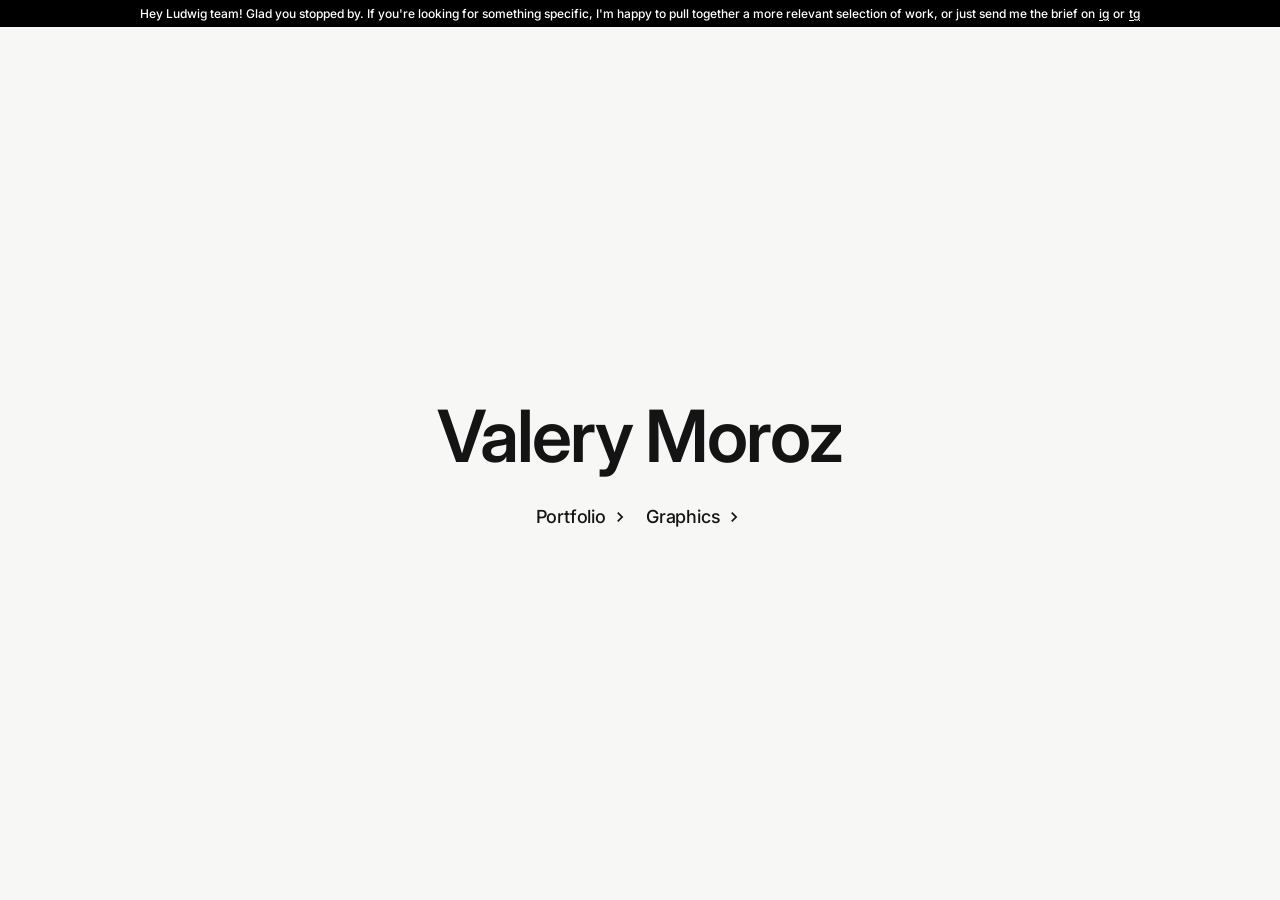
==== index.html @ 2d4ca851 "Link snackbar social handles" ====
<!DOCTYPE html>
<html lang="en">
  <head>
    <meta charset="utf-8" />
    <meta name="viewport" content="width=device-width, initial-scale=1" />
    <meta name="theme-color" content="#f7f7f5" />
    <meta name="description" content="Valery Moroz" />
    <title>Valery Moroz</title>
    <link rel="preconnect" href="https://fonts.googleapis.com" />
    <link rel="preconnect" href="https://fonts.gstatic.com" crossorigin />
    <link
      href="https://fonts.googleapis.com/css2?family=Inter:opsz,wght@14..32,400;14..32,500;14..32,600&display=swap"
      rel="stylesheet"
    />
    <link rel="stylesheet" href="css/reset.css" />
    <link rel="stylesheet" href="css/styles.css" />
  </head>
  <body>
    <div class="site-snackbar">
      Hey Ludwig team! Glad you stopped by. If you're looking for something
      specific, I'm happy to pull together a more relevant selection of work, or
      just send me the brief on
      <a
        class="site-snackbar__link"
        href="https://www.instagram.com/velrabe/"
        target="_blank"
        rel="noopener noreferrer"
        >ig</a
      >
      or
      <a
        class="site-snackbar__link"
        href="https://t.me/velrabe"
        target="_blank"
        rel="noopener noreferrer"
        >tg</a
      >
    </div>
    <div class="page-root">
      <div class="stub-page">
        <div class="stub-page__shell">
          <header class="stub-page__hero">
            <div class="stub-page__title-wrap">
              <h1 class="stub-page__title">Valery Moroz</h1>
            </div>
            <div class="stub-page__link-wrap">
              <a
                class="stub-page__link"
                href="https://ip.velrabe.space/"
                target="_blank"
                rel="noopener noreferrer"
              >
                <div class="stub-page__link-inner">
                  <div class="stub-page__link-text-wrap">
                    <span class="stub-page__link-text">Portfolio</span>
                  </div>
                  <div class="stub-page__link-icon-wrap">
                    <svg
                      class="stub-page__link-icon"
                      xmlns="http://www.w3.org/2000/svg"
                      viewBox="0 0 24 24"
                      aria-hidden="true"
                    >
                      <path d="M0 0h24v24H0z" fill="none" />
                      <path
                        fill="currentColor"
                        d="M8.59 16.59L13.17 12 8.59 7.41 10 6l6 6-6 6-1.41-1.41z"
                      />
                    </svg>
                  </div>
                </div>
              </a>
              <a class="stub-page__link" href="graphics.html">
                <div class="stub-page__link-inner">
                  <div class="stub-page__link-text-wrap">
                    <span class="stub-page__link-text">Graphics</span>
                  </div>
                  <div class="stub-page__link-icon-wrap">
                    <svg
                      class="stub-page__link-icon"
                      xmlns="http://www.w3.org/2000/svg"
                      viewBox="0 0 24 24"
                      aria-hidden="true"
                    >
                      <path d="M0 0h24v24H0z" fill="none" />
                      <path
                        fill="currentColor"
                        d="M8.59 16.59L13.17 12 8.59 7.41 10 6l6 6-6 6-1.41-1.41z"
                      />
                    </svg>
                  </div>
                </div>
              </a>
            </div>
          </header>
        </div>
      </div>
    </div>
    <!-- Yandex.Metrika counter -->
    <script type="text/javascript">
      (function (m, e, t, r, i, k, a) {
        m[i] =
          m[i] ||
          function () {
            (m[i].a = m[i].a || []).push(arguments);
          };
        m[i].l = 1 * new Date();
        for (var j = 0; j < document.scripts.length; j++) {
          if (document.scripts[j].src === r) {
            return;
          }
        }
        (k = e.createElement(t)),
          (a = e.getElementsByTagName(t)[0]),
          (k.async = 1),
          (k.src = r),
          a.parentNode.insertBefore(k, a);
      })(window, document, "script", "https://mc.yandex.ru/metrika/tag.js?id=110062061", "ym");

      ym(110062061, "init", {
        ssr: true,
        webvisor: true,
        clickmap: true,
        ecommerce: "dataLayer",
        referrer: document.referrer,
        url: location.href,
        accurateTrackBounce: true,
        trackLinks: true,
      });
    </script>
    <noscript
      ><div>
        <img
          src="https://mc.yandex.ru/watch/110062061"
          style="position: absolute; left: -9999px"
          alt=""
        /></div
    ></noscript>
    <!-- /Yandex.Metrika counter -->
  </body>
</html>
---- css/styles.css ----
:root {
  --space-bg: #f7f7f5;
  --space-text: #141414;
  --space-muted: #6b6b6b;
  --space-max: 72rem;
  --space-gutter: clamp(1.25rem, 4vw, 3rem);
  --space-font: "Inter", ui-sans-serif, -apple-system, BlinkMacSystemFont, "Segoe UI",
    sans-serif;
}

body {
  font-family: var(--space-font);
  color: var(--space-text);
  background-color: var(--space-bg);
  -webkit-font-smoothing: antialiased;
  -moz-osx-font-smoothing: grayscale;
}

.site-snackbar {
  position: sticky;
  top: 0;
  z-index: 20;
  display: flex;
  flex-wrap: wrap;
  justify-content: center;
  gap: 0.25rem;
  width: 100%;
  padding: 0.375rem var(--space-gutter);
  background-color: #000;
  color: #fff;
  font-size: 0.75rem;
  font-weight: 500;
  line-height: 1.25;
  text-align: center;
}

.site-snackbar__link {
  color: inherit;
  text-decoration: underline;
  text-underline-offset: 0.125rem;
}

.page-root {
  display: flex;
  flex-direction: column;
  flex: 1 1 auto;
  width: 100%;
}

.stub-page {
  display: flex;
  flex-direction: column;
  flex: 1 1 auto;
  align-items: center;
  justify-content: center;
  width: 100%;
}

.stub-page__shell {
  display: flex;
  flex-direction: column;
  align-items: center;
  width: 100%;
  max-width: var(--space-max);
  padding-top: clamp(2rem, 6vw, 4rem);
  padding-bottom: clamp(2rem, 6vw, 4rem);
  padding-left: var(--space-gutter);
  padding-right: var(--space-gutter);
}

.stub-page__hero {
  display: flex;
  flex-direction: column;
  align-items: center;
  width: 100%;
}

.stub-page__title-wrap {
  display: flex;
  flex-direction: column;
  align-items: center;
  width: 100%;
  padding-bottom: 2rem;
}

.stub-page__title {
  font-size: clamp(2.5rem, 8vw, 4.5rem);
  font-weight: 600;
  line-height: 1.05;
  letter-spacing: -0.03em;
  text-align: center;
}

.stub-page__link-wrap {
  display: flex;
  flex-direction: row;
  flex-wrap: wrap;
  align-items: center;
  justify-content: center;
  gap: 1rem;
  width: 100%;
}

.stub-page__link {
  display: flex;
  flex-direction: row;
  align-items: center;
  text-decoration: none;
  color: var(--space-text);
  transition: color 0.2s ease;
}

.stub-page__link:hover {
  color: var(--space-muted);
}

.stub-page__link-inner {
  display: flex;
  flex-direction: row;
  align-items: center;
}

.stub-page__link-text-wrap {
  display: flex;
  flex-direction: column;
}

.stub-page__link-text {
  font-size: 1.125rem;
  font-weight: 500;
  line-height: 1.35;
  letter-spacing: -0.01em;
}

.stub-page__link-icon-wrap {
  display: flex;
  flex-direction: column;
  align-items: center;
  justify-content: center;
  padding-left: 0.25rem;
}

.stub-page__link-icon {
  display: block;
  width: 1.25rem;
  height: 1.25rem;
}
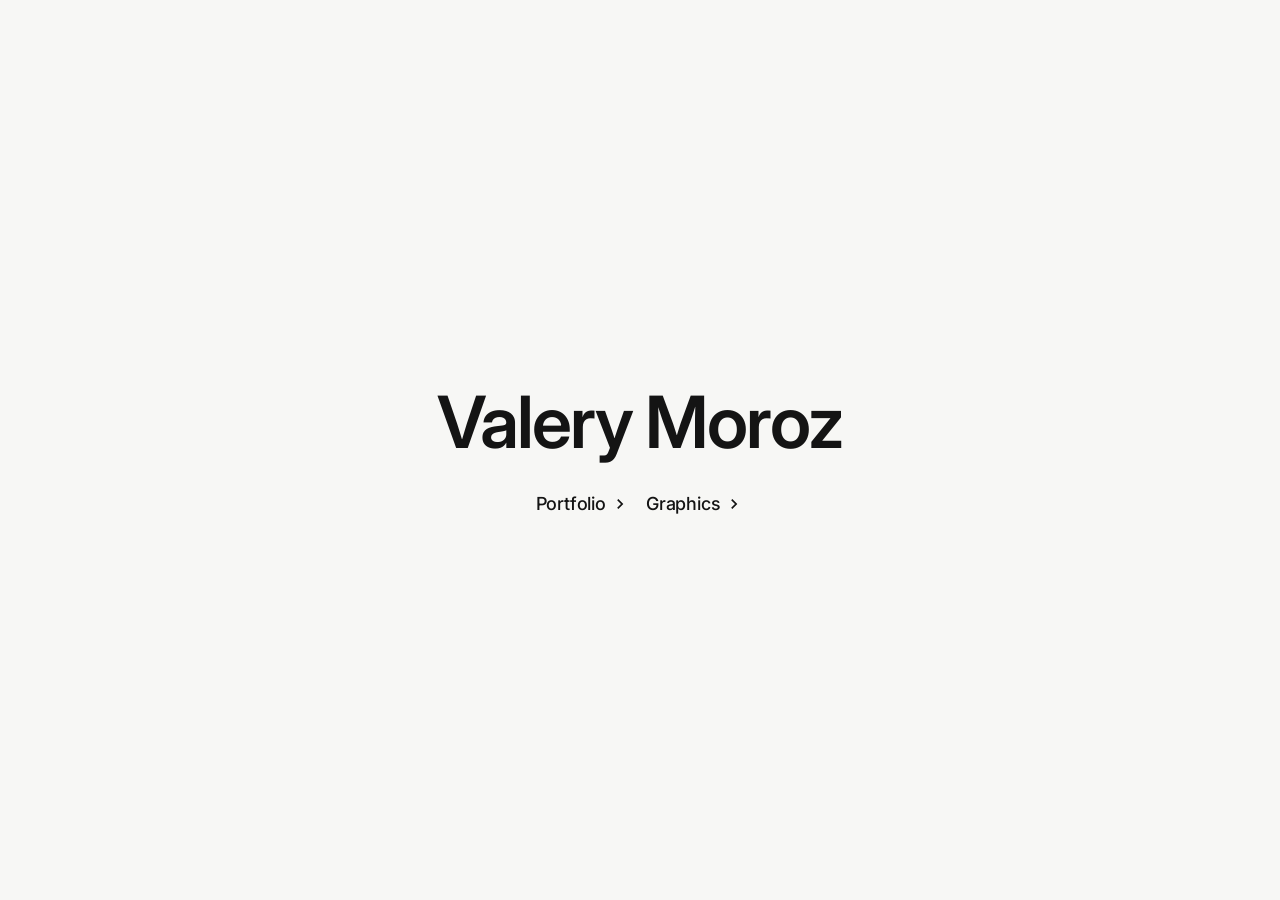
==== commit 21f52ff3: "Update navigation and language switcher" ====
--- a/index.html
+++ b/index.html
@@ -16,26 +16,6 @@
     <link rel="stylesheet" href="css/styles.css" />
   </head>
   <body>
-    <div class="site-snackbar">
-      Hey Ludwig team! Glad you stopped by. If you're looking for something
-      specific, I'm happy to pull together a more relevant selection of work, or
-      just send me the brief on
-      <a
-        class="site-snackbar__link"
-        href="https://www.instagram.com/velrabe/"
-        target="_blank"
-        rel="noopener noreferrer"
-        >ig</a
-      >
-      or
-      <a
-        class="site-snackbar__link"
-        href="https://t.me/velrabe"
-        target="_blank"
-        rel="noopener noreferrer"
-        >tg</a
-      >
-    </div>
     <div class="page-root">
       <div class="stub-page">
         <div class="stub-page__shell">
@@ -46,9 +26,7 @@
             <div class="stub-page__link-wrap">
               <a
                 class="stub-page__link"
-                href="https://ip.velrabe.space/"
-                target="_blank"
-                rel="noopener noreferrer"
+                href="/portfolio/"
               >
                 <div class="stub-page__link-inner">
                   <div class="stub-page__link-text-wrap">
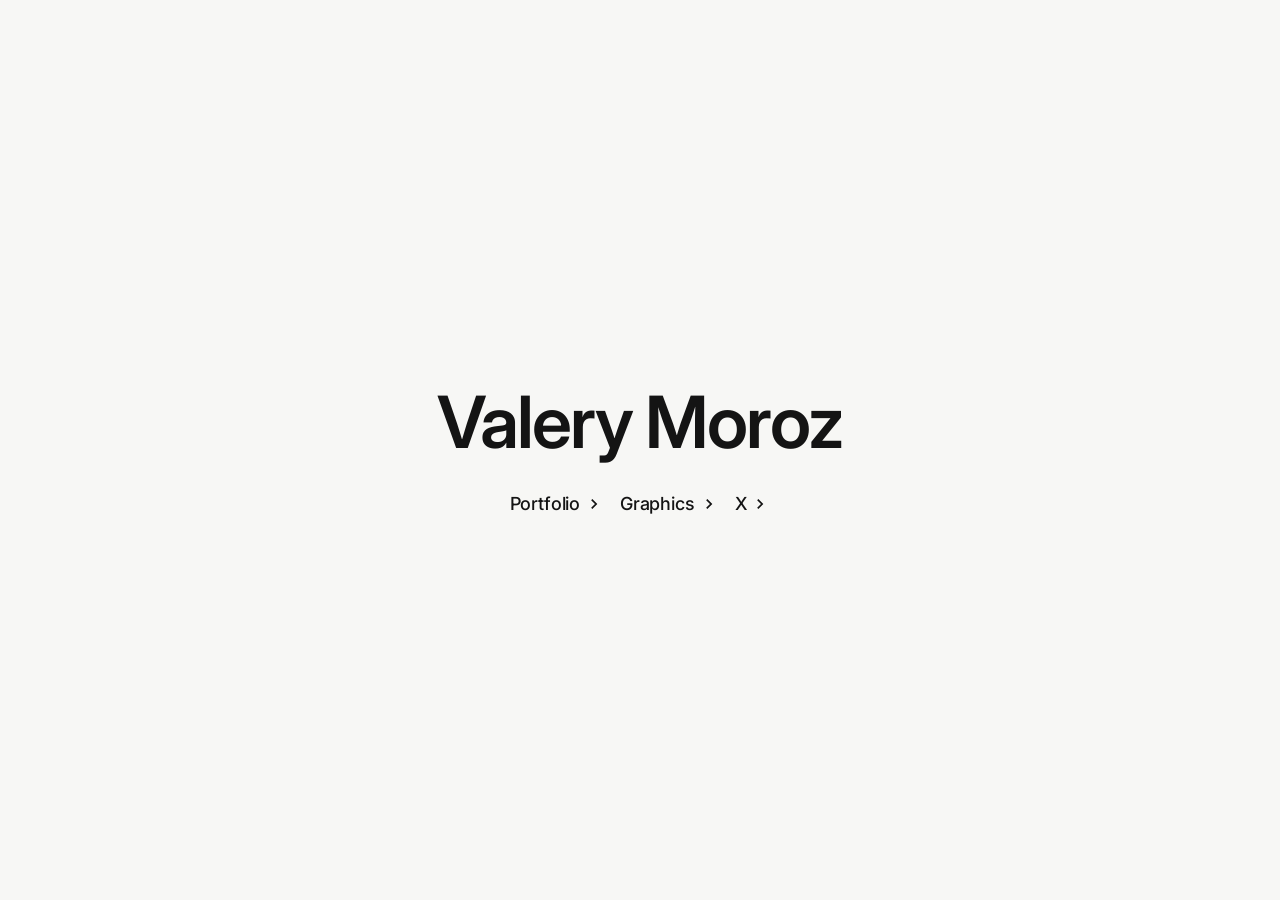
==== commit 2805a554: "Add X links to headers" ====
--- a/index.html
+++ b/index.html
@@ -69,6 +69,32 @@
                   </div>
                 </div>
               </a>
+              <a
+                class="stub-page__link"
+                href="https://x.com/lafkigafk"
+                target="_blank"
+                rel="noopener noreferrer"
+              >
+                <div class="stub-page__link-inner">
+                  <div class="stub-page__link-text-wrap">
+                    <span class="stub-page__link-text">X</span>
+                  </div>
+                  <div class="stub-page__link-icon-wrap">
+                    <svg
+                      class="stub-page__link-icon"
+                      xmlns="http://www.w3.org/2000/svg"
+                      viewBox="0 0 24 24"
+                      aria-hidden="true"
+                    >
+                      <path d="M0 0h24v24H0z" fill="none" />
+                      <path
+                        fill="currentColor"
+                        d="M8.59 16.59L13.17 12 8.59 7.41 10 6l6 6-6 6-1.41-1.41z"
+                      />
+                    </svg>
+                  </div>
+                </div>
+              </a>
             </div>
           </header>
         </div>
--- a/css/styles.css
+++ b/css/styles.css
@@ -14,30 +14,6 @@
   background-color: var(--space-bg);
   -webkit-font-smoothing: antialiased;
   -moz-osx-font-smoothing: grayscale;
-}
-
-.site-snackbar {
-  position: sticky;
-  top: 0;
-  z-index: 20;
-  display: flex;
-  flex-wrap: wrap;
-  justify-content: center;
-  gap: 0.25rem;
-  width: 100%;
-  padding: 0.375rem var(--space-gutter);
-  background-color: #000;
-  color: #fff;
-  font-size: 0.75rem;
-  font-weight: 500;
-  line-height: 1.25;
-  text-align: center;
-}
-
-.site-snackbar__link {
-  color: inherit;
-  text-decoration: underline;
-  text-underline-offset: 0.125rem;
 }
 
 .page-root {
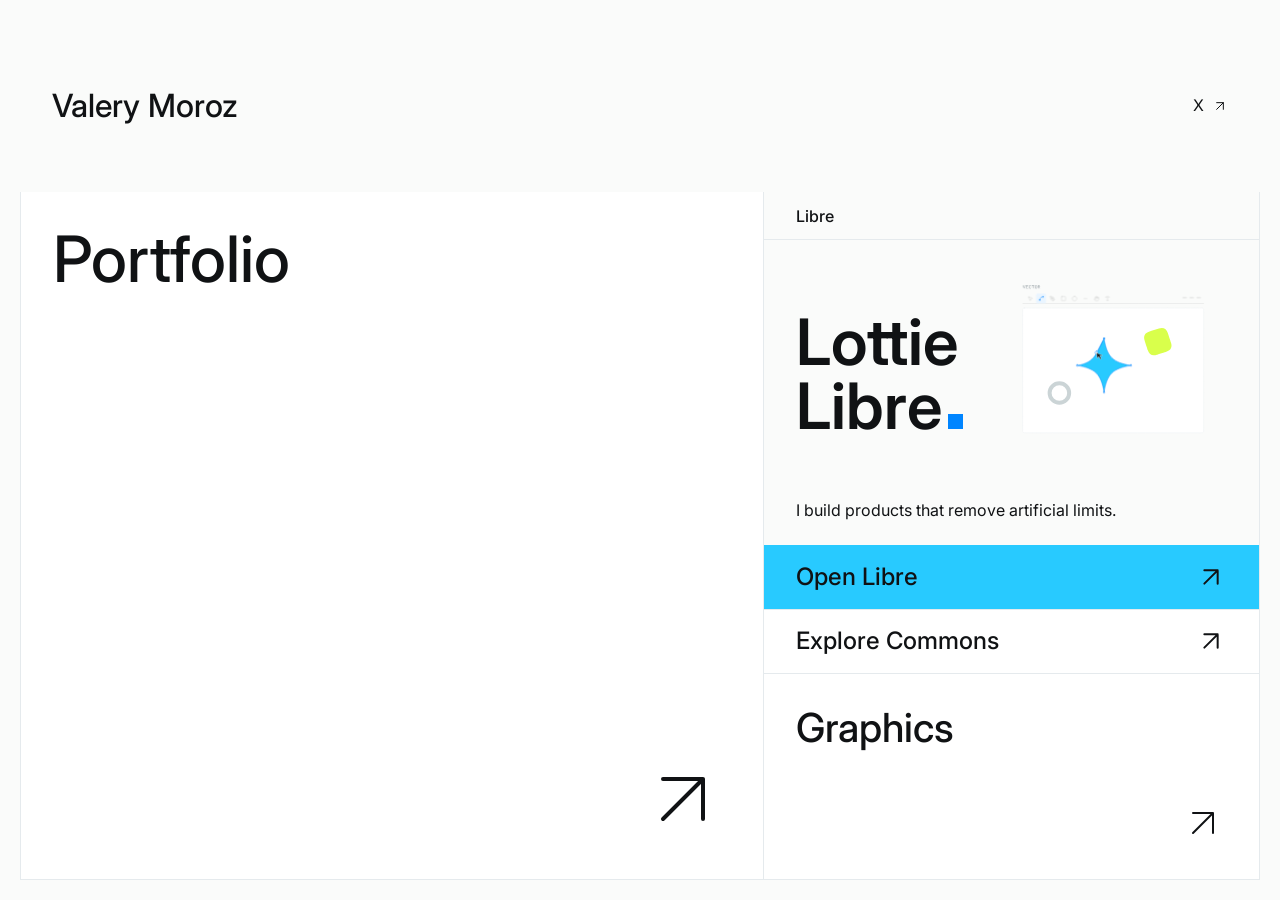
==== commit 62673aa6: "Redesign homepage and add interactive BukaGo previews" ====
--- a/index.html
+++ b/index.html
@@ -1,10 +1,13 @@
-<!DOCTYPE html>
+<!doctype html>
 <html lang="en">
   <head>
     <meta charset="utf-8" />
     <meta name="viewport" content="width=device-width, initial-scale=1" />
-    <meta name="theme-color" content="#f7f7f5" />
-    <meta name="description" content="Valery Moroz" />
+    <meta name="theme-color" content="#fafbfa" />
+    <meta
+      name="description"
+      content="Valery Moroz. Product design, Lottie Libre, and tools without artificial limits."
+    />
     <title>Valery Moroz</title>
     <link rel="preconnect" href="https://fonts.googleapis.com" />
     <link rel="preconnect" href="https://fonts.gstatic.com" crossorigin />
@@ -13,92 +16,100 @@
       rel="stylesheet"
     />
     <link rel="stylesheet" href="css/reset.css" />
-    <link rel="stylesheet" href="css/styles.css" />
+    <link rel="stylesheet" href="css/styles.css?v=home-graphics-2" />
+    <script src="js/vendor/lottie-light.min.js" defer></script>
+    <script src="js/home.js" defer></script>
   </head>
   <body>
-    <div class="page-root">
-      <div class="stub-page">
-        <div class="stub-page__shell">
-          <header class="stub-page__hero">
-            <div class="stub-page__title-wrap">
-              <h1 class="stub-page__title">Valery Moroz</h1>
-            </div>
-            <div class="stub-page__link-wrap">
-              <a
-                class="stub-page__link"
-                href="/portfolio/"
-              >
-                <div class="stub-page__link-inner">
-                  <div class="stub-page__link-text-wrap">
-                    <span class="stub-page__link-text">Portfolio</span>
-                  </div>
-                  <div class="stub-page__link-icon-wrap">
-                    <svg
-                      class="stub-page__link-icon"
-                      xmlns="http://www.w3.org/2000/svg"
-                      viewBox="0 0 24 24"
-                      aria-hidden="true"
-                    >
-                      <path d="M0 0h24v24H0z" fill="none" />
-                      <path
-                        fill="currentColor"
-                        d="M8.59 16.59L13.17 12 8.59 7.41 10 6l6 6-6 6-1.41-1.41z"
-                      />
-                    </svg>
-                  </div>
+    <svg
+      class="icon-sprite"
+      xmlns="http://www.w3.org/2000/svg"
+      aria-hidden="true"
+    >
+      <symbol id="arrow-up-right" viewBox="0 0 24 24">
+        <path d="M7 7h10v10M7 17 17 7" />
+      </symbol>
+    </svg>
+    <div class="home">
+      <header class="home__header">
+        <h1 class="home__name">Valery Moroz</h1>
+        <nav class="home__links" aria-label="More work and social">
+          <a
+            href="https://x.com/itsvelrabe"
+            target="_blank"
+            rel="noopener noreferrer"
+            >X<svg class="icon" aria-hidden="true">
+              <use href="#arrow-up-right" /></svg
+          ></a>
+        </nav>
+      </header>
+      <main class="home__projects">
+        <a class="home__portfolio" href="/portfolio/">
+          <span>Portfolio</span>
+          <svg class="icon" aria-hidden="true">
+            <use href="#arrow-up-right" />
+          </svg>
+        </a>
+        <div class="home__side">
+          <section class="libre-project" aria-labelledby="libre-project-title">
+            <h2 class="libre-project__heading" id="libre-project-title">
+              Libre
+            </h2>
+            <section class="libre" aria-labelledby="libre-title">
+              <div class="libre__content">
+                <h2 class="libre__title" id="libre-title">
+                  Lottie<br />Libre<span
+                    class="libre__square"
+                    aria-hidden="true"
+                  ></span>
+                </h2>
+                <div
+                  class="libre__visual"
+                  role="img"
+                  aria-label="Libre animation: vector editing, keyframes, easing, and export"
+                >
+                  <img
+                    class="libre__poster"
+                    src="assets/libre/hero-reel.svg"
+                    alt=""
+                    width="720"
+                    height="720"
+                  />
+                  <div
+                    class="libre__animation"
+                    id="libre-animation"
+                    aria-hidden="true"
+                  ></div>
                 </div>
-              </a>
-              <a class="stub-page__link" href="graphics.html">
-                <div class="stub-page__link-inner">
-                  <div class="stub-page__link-text-wrap">
-                    <span class="stub-page__link-text">Graphics</span>
-                  </div>
-                  <div class="stub-page__link-icon-wrap">
-                    <svg
-                      class="stub-page__link-icon"
-                      xmlns="http://www.w3.org/2000/svg"
-                      viewBox="0 0 24 24"
-                      aria-hidden="true"
-                    >
-                      <path d="M0 0h24v24H0z" fill="none" />
-                      <path
-                        fill="currentColor"
-                        d="M8.59 16.59L13.17 12 8.59 7.41 10 6l6 6-6 6-1.41-1.41z"
-                      />
-                    </svg>
-                  </div>
-                </div>
+                <p class="libre__description">
+                  I build products that remove artificial limits.
+                </p>
+              </div>
+              <a class="libre__link" href="https://libre.velrabe.space/">
+                <span>Open Libre</span>
+                <svg class="icon" aria-hidden="true">
+                  <use href="#arrow-up-right" />
+                </svg>
               </a>
               <a
-                class="stub-page__link"
-                href="https://x.com/lafkigafk"
-                target="_blank"
-                rel="noopener noreferrer"
+                class="libre__link libre__link--commons"
+                href="https://libre.velrabe.space/commons"
               >
-                <div class="stub-page__link-inner">
-                  <div class="stub-page__link-text-wrap">
-                    <span class="stub-page__link-text">X</span>
-                  </div>
-                  <div class="stub-page__link-icon-wrap">
-                    <svg
-                      class="stub-page__link-icon"
-                      xmlns="http://www.w3.org/2000/svg"
-                      viewBox="0 0 24 24"
-                      aria-hidden="true"
-                    >
-                      <path d="M0 0h24v24H0z" fill="none" />
-                      <path
-                        fill="currentColor"
-                        d="M8.59 16.59L13.17 12 8.59 7.41 10 6l6 6-6 6-1.41-1.41z"
-                      />
-                    </svg>
-                  </div>
-                </div>
+                <span>Explore Commons</span>
+                <svg class="icon" aria-hidden="true">
+                  <use href="#arrow-up-right" />
+                </svg>
               </a>
-            </div>
-          </header>
+            </section>
+          </section>
+          <a class="home__graphics" href="/graphics.html">
+            <span>Graphics</span>
+            <svg class="icon" aria-hidden="true">
+              <use href="#arrow-up-right" />
+            </svg>
+          </a>
         </div>
-      </div>
+      </main>
     </div>
     <!-- Yandex.Metrika counter -->
     <script type="text/javascript">
@@ -114,12 +125,18 @@
             return;
           }
         }
-        (k = e.createElement(t)),
+        ((k = e.createElement(t)),
           (a = e.getElementsByTagName(t)[0]),
           (k.async = 1),
           (k.src = r),
-          a.parentNode.insertBefore(k, a);
-      })(window, document, "script", "https://mc.yandex.ru/metrika/tag.js?id=110062061", "ym");
+          a.parentNode.insertBefore(k, a));
+      })(
+        window,
+        document,
+        "script",
+        "https://mc.yandex.ru/metrika/tag.js?id=110062061",
+        "ym",
+      );
 
       ym(110062061, "init", {
         ssr: true,
@@ -132,14 +149,15 @@
         trackLinks: true,
       });
     </script>
-    <noscript
-      ><div>
+    <noscript>
+      <div>
         <img
           src="https://mc.yandex.ru/watch/110062061"
           style="position: absolute; left: -9999px"
           alt=""
-        /></div
-    ></noscript>
+        />
+      </div>
+    </noscript>
     <!-- /Yandex.Metrika counter -->
   </body>
 </html>
--- a/css/styles.css
+++ b/css/styles.css
@@ -1,123 +1,420 @@
 :root {
-  --space-bg: #f7f7f5;
-  --space-text: #141414;
-  --space-muted: #6b6b6b;
-  --space-max: 72rem;
-  --space-gutter: clamp(1.25rem, 4vw, 3rem);
-  --space-font: "Inter", ui-sans-serif, -apple-system, BlinkMacSystemFont, "Segoe UI",
+  --home-paper: #fafbfa;
+  --home-ink: #101214;
+  --home-cyan: #28caff;
+  --home-line: #e5eaed;
+  --home-gutter: 1.25rem;
+  --home-inset: 2rem;
+  font-family:
+    "Inter",
+    ui-sans-serif,
+    -apple-system,
+    BlinkMacSystemFont,
+    "Segoe UI",
     sans-serif;
+  color: var(--home-ink);
+  background: var(--home-paper);
+  letter-spacing: 0;
 }
 
 body {
-  font-family: var(--space-font);
-  color: var(--space-text);
-  background-color: var(--space-bg);
   -webkit-font-smoothing: antialiased;
   -moz-osx-font-smoothing: grayscale;
 }
 
-.page-root {
+a {
+  color: inherit;
+  text-decoration: none;
+}
+
+a:focus-visible {
+  outline: 2px solid #0085ff;
+  outline-offset: -5px;
+}
+
+.icon-sprite {
+  position: absolute;
+  width: 0;
+  height: 0;
+  overflow: hidden;
+}
+
+.icon {
+  width: 1.5rem;
+  height: 1.5rem;
+  flex: none;
+  fill: none;
+  stroke: currentColor;
+  stroke-width: 1.5;
+  stroke-linecap: round;
+  stroke-linejoin: round;
+}
+
+.home {
+  display: grid;
+  grid-template-rows: minmax(0, 1fr) minmax(0, 4fr);
+  height: 100dvh;
+  flex: none;
+  padding: var(--home-gutter);
+  width: 100%;
+}
+
+.home__header {
+  display: flex;
+  align-items: center;
+  justify-content: space-between;
+  gap: 1rem;
+  min-width: 0;
+  min-height: 0;
+  padding-inline: var(--home-inset);
+}
+
+.home__name {
+  font-size: 2rem;
+  font-weight: 500;
+  line-height: 1.2;
+}
+
+.home__links {
   display: flex;
   flex-direction: column;
-  flex: 1 1 auto;
+  align-items: start;
+}
+
+.home__links a {
+  display: flex;
+  align-items: center;
+  gap: 0.5rem;
+  min-height: clamp(1.25rem, 4dvh, 2.25rem);
+  font-size: 1rem;
+  line-height: 1.2;
+}
+
+.home__links .icon {
+  width: 1rem;
+  height: 1rem;
+}
+
+.home__projects {
+  display: grid;
+  grid-template-columns: minmax(0, 3fr) minmax(0, 2fr);
+  grid-template-rows: minmax(0, 1fr);
+  min-width: 0;
+  min-height: 0;
+  border: 1px solid var(--home-line);
+  border-top: 0;
+}
+
+.home__side {
+  display: grid;
+  grid-template-rows: minmax(0, 7fr) minmax(0, 3fr);
+  min-width: 0;
+  min-height: 0;
+}
+
+.libre-project {
+  display: grid;
+  grid-template-rows: 3rem minmax(0, 1fr);
+  min-width: 0;
+  min-height: 0;
+}
+
+.libre-project__heading {
+  display: flex;
+  align-items: center;
+  padding-inline: var(--home-inset);
+  border-bottom: 1px solid var(--home-line);
+  font-size: 1rem;
+  font-weight: 500;
+}
+
+.libre {
+  display: grid;
+  grid-template-rows: minmax(0, 1fr) repeat(2, 4rem);
+  min-width: 0;
+  min-height: 0;
+}
+
+.libre__content {
+  display: grid;
+  grid-template-columns: minmax(0, 0.9fr) minmax(0, 1.1fr);
+  grid-template-rows: minmax(0, 1fr) auto;
+  align-items: center;
+  gap: 1rem;
+  min-width: 0;
+  min-height: 0;
+  padding: 1.5rem var(--home-inset);
+}
+
+.libre__description {
+  grid-column: 1 / -1;
+  font-size: 1rem;
+  line-height: 1.3;
+}
+
+.libre__title {
+  font-size: 4rem;
+  font-weight: 600;
+  line-height: 1;
+}
+
+.libre__square {
+  display: inline-block;
+  width: 0.23em;
+  height: 0.23em;
+  margin-left: 0.1em;
+  background: #0085ff;
+}
+
+.libre__visual {
+  position: relative;
   width: 100%;
-}
-
-.stub-page {
+  height: 100%;
+  min-width: 0;
+  min-height: 0;
+}
+
+.libre__poster,
+.libre__animation {
+  position: absolute;
+  inset: 0;
+  width: 100%;
+  height: 100%;
+}
+
+.libre__poster {
+  object-fit: contain;
+}
+
+.libre__animation svg {
+  display: block;
+  width: 100%;
+  height: 100%;
+}
+
+.libre__visual.is-playing .libre__poster {
+  visibility: hidden;
+}
+
+.libre__link {
+  display: flex;
+  align-items: center;
+  justify-content: space-between;
+  gap: 1rem;
+  min-height: 0;
+  padding: 0.75rem var(--home-inset);
+  background: var(--home-cyan);
+  font-size: 1.5rem;
+  font-weight: 500;
+  line-height: 1.1;
+  transition: background 160ms ease;
+}
+
+.libre__link .icon {
+  width: 2rem;
+  height: 2rem;
+}
+
+.libre__link:hover {
+  background: #d9ff4b;
+}
+
+.libre__link--commons {
+  border-top: 1px solid var(--home-line);
+  background: #fff;
+}
+
+.libre__link--commons:hover {
+  background: #f0f4f3;
+}
+
+.home__links a:hover {
+  text-decoration: underline;
+  text-underline-offset: 0.3em;
+}
+
+.home__portfolio,
+.home__graphics {
   display: flex;
   flex-direction: column;
-  flex: 1 1 auto;
-  align-items: center;
-  justify-content: center;
-  width: 100%;
-}
-
-.stub-page__shell {
-  display: flex;
-  flex-direction: column;
-  align-items: center;
-  width: 100%;
-  max-width: var(--space-max);
-  padding-top: clamp(2rem, 6vw, 4rem);
-  padding-bottom: clamp(2rem, 6vw, 4rem);
-  padding-left: var(--space-gutter);
-  padding-right: var(--space-gutter);
-}
-
-.stub-page__hero {
-  display: flex;
-  flex-direction: column;
-  align-items: center;
-  width: 100%;
-}
-
-.stub-page__title-wrap {
-  display: flex;
-  flex-direction: column;
-  align-items: center;
-  width: 100%;
-  padding-bottom: 2rem;
-}
-
-.stub-page__title {
-  font-size: clamp(2.5rem, 8vw, 4.5rem);
-  font-weight: 600;
-  line-height: 1.05;
-  letter-spacing: -0.03em;
-  text-align: center;
-}
-
-.stub-page__link-wrap {
-  display: flex;
-  flex-direction: row;
-  flex-wrap: wrap;
-  align-items: center;
-  justify-content: center;
+  align-items: flex-start;
+  justify-content: space-between;
   gap: 1rem;
-  width: 100%;
-}
-
-.stub-page__link {
-  display: flex;
-  flex-direction: row;
-  align-items: center;
-  text-decoration: none;
-  color: var(--space-text);
-  transition: color 0.2s ease;
-}
-
-.stub-page__link:hover {
-  color: var(--space-muted);
-}
-
-.stub-page__link-inner {
-  display: flex;
-  flex-direction: row;
-  align-items: center;
-}
-
-.stub-page__link-text-wrap {
-  display: flex;
-  flex-direction: column;
-}
-
-.stub-page__link-text {
-  font-size: 1.125rem;
+  min-width: 0;
+  min-height: 0;
+  padding: var(--home-inset);
+  background: #fff;
+  font-size: 4rem;
   font-weight: 500;
-  line-height: 1.35;
-  letter-spacing: -0.01em;
-}
-
-.stub-page__link-icon-wrap {
-  display: flex;
-  flex-direction: column;
-  align-items: center;
-  justify-content: center;
-  padding-left: 0.25rem;
-}
-
-.stub-page__link-icon {
-  display: block;
-  width: 1.25rem;
-  height: 1.25rem;
-}
+  line-height: 1.1;
+  transition: background 160ms ease;
+}
+
+.home__portfolio {
+  border-right: 1px solid var(--home-line);
+}
+
+.home__graphics {
+  border-top: 1px solid var(--home-line);
+  font-size: 2.5rem;
+}
+
+.home__portfolio .icon,
+.home__graphics .icon {
+  align-self: flex-end;
+  width: 6rem;
+  height: 6rem;
+  stroke-width: 1;
+}
+
+.home__graphics .icon {
+  width: 3rem;
+  height: 3rem;
+}
+
+.home__portfolio:hover,
+.home__graphics:hover {
+  background: #f0f4f3;
+}
+
+@media (min-width: 1600px) and (min-height: 800px) {
+  .libre__title {
+    font-size: 5rem;
+  }
+  .home__portfolio {
+    font-size: 5.5rem;
+  }
+}
+
+@media (max-width: 1100px) {
+  :root {
+    --home-inset: 1.5rem;
+  }
+  .libre__title,
+  .home__portfolio {
+    font-size: 3rem;
+  }
+  .home__graphics {
+    font-size: 2rem;
+  }
+}
+
+@media (min-width: 701px) and (max-height: 700px) {
+  .libre-project {
+    grid-template-rows: 2.5rem minmax(0, 1fr);
+  }
+  .libre {
+    grid-template-rows: minmax(0, 1fr) repeat(2, 3rem);
+  }
+  .libre__content {
+    padding-block: 1rem;
+    gap: 0.5rem;
+  }
+  .libre__title {
+    font-size: 2.5rem;
+  }
+  .libre__link {
+    font-size: 1.25rem;
+  }
+  .home__name {
+    font-size: 1.5rem;
+  }
+}
+
+@media (min-width: 701px) and (max-width: 1000px) {
+  :root {
+    --home-inset: 1rem;
+  }
+  .libre__content {
+    grid-template-columns: minmax(0, 1.1fr) minmax(0, 0.9fr);
+    gap: 0.5rem;
+    padding: 1rem;
+  }
+  .libre__title {
+    font-size: 2.25rem;
+  }
+}
+
+@media (max-width: 700px) {
+  :root {
+    --home-gutter: 0.75rem;
+    --home-inset: 1rem;
+  }
+  .home {
+    height: auto;
+    min-height: 100svh;
+    grid-template-rows: auto auto;
+  }
+  .home__header {
+    flex-direction: column;
+    align-items: flex-start;
+    justify-content: center;
+    gap: 2rem;
+    min-height: 50svh;
+    padding: 2rem var(--home-inset);
+  }
+  .home__name {
+    font-size: 1.5rem;
+  }
+  .home__links a {
+    min-height: 2.5rem;
+  }
+  .home__projects {
+    grid-template-columns: minmax(0, 1fr);
+    grid-template-rows: repeat(2, minmax(34rem, 1fr));
+    min-height: 100svh;
+  }
+  .home__side {
+    border-top: 1px solid var(--home-line);
+  }
+  .libre-project {
+    grid-template-rows: 2.5rem minmax(0, 1fr);
+  }
+  .libre-project__heading {
+    padding-inline: 1rem;
+  }
+  .libre {
+    grid-template-rows: minmax(0, 1fr) repeat(2, 3rem);
+  }
+  .libre__content {
+    gap: 0.5rem;
+    padding: 1rem;
+  }
+  .libre__title {
+    font-size: 2.5rem;
+  }
+  .libre__link {
+    padding-inline: 1rem;
+    font-size: 1.25rem;
+  }
+  .home__portfolio {
+    border-right: 0;
+    font-size: 3rem;
+  }
+  .home__portfolio .icon {
+    width: 4rem;
+    height: 4rem;
+  }
+}
+
+@media (max-width: 360px) {
+  .libre__title {
+    font-size: 2.25rem;
+  }
+}
+
+@media (min-width: 701px) and (max-height: 500px) {
+  .home {
+    height: auto;
+    min-height: 100dvh;
+    grid-template-rows: 5rem minmax(32rem, 1fr);
+  }
+}
+
+@media (prefers-reduced-motion: reduce) {
+  .libre__link,
+  .home__portfolio,
+  .home__graphics {
+    transition: none;
+  }
+}
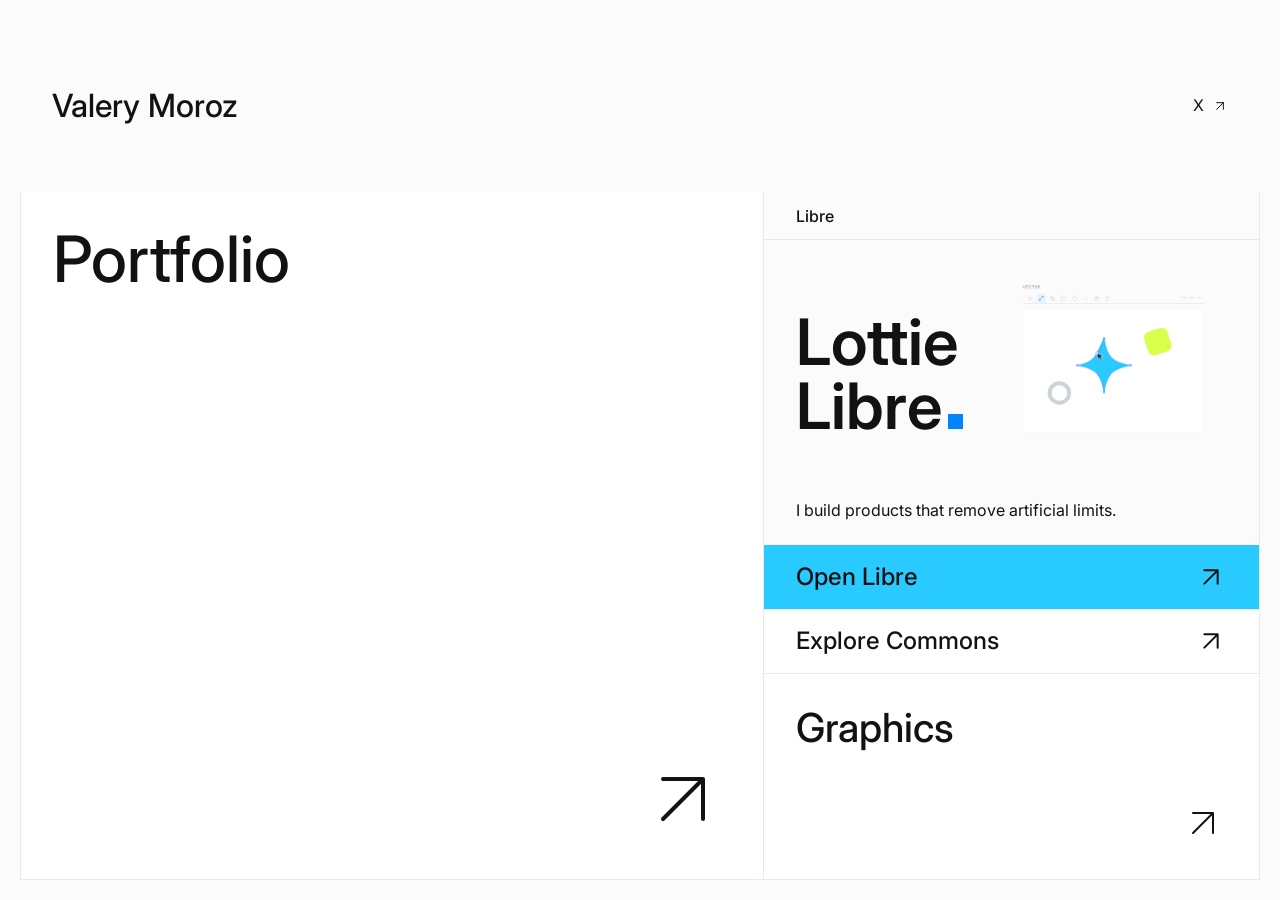
==== commit b5c77752: "Refine mobile homepage grouping and Libre hierarchy" ====
--- a/index.html
+++ b/index.html
@@ -16,7 +16,7 @@
       rel="stylesheet"
     />
     <link rel="stylesheet" href="css/reset.css" />
-    <link rel="stylesheet" href="css/styles.css?v=home-graphics-2" />
+    <link rel="stylesheet" href="css/styles.css?v=mobile-work-libre" />
     <script src="js/vendor/lottie-light.min.js" defer></script>
     <script src="js/home.js" defer></script>
   </head>
@@ -51,10 +51,20 @@
           </svg>
         </a>
         <div class="home__side">
+          <a class="home__graphics" href="/graphics.html">
+            <span>Graphics</span>
+            <svg class="icon" aria-hidden="true">
+              <use href="#arrow-up-right" />
+            </svg>
+          </a>
           <section class="libre-project" aria-labelledby="libre-project-title">
             <h2 class="libre-project__heading" id="libre-project-title">
               Libre
             </h2>
+            <p class="libre-project__intro">
+              A space for tools without artificial barriers. No paywalls. All
+              the features you expect.
+            </p>
             <section class="libre" aria-labelledby="libre-title">
               <div class="libre__content">
                 <h2 class="libre__title" id="libre-title">
@@ -86,7 +96,8 @@
                 </p>
               </div>
               <a class="libre__link" href="https://libre.velrabe.space/">
-                <span>Open Libre</span>
+                <span class="home__desktop-label">Open Libre</span>
+                <span class="home__mobile-label">Open Editor</span>
                 <svg class="icon" aria-hidden="true">
                   <use href="#arrow-up-right" />
                 </svg>
@@ -95,19 +106,14 @@
                 class="libre__link libre__link--commons"
                 href="https://libre.velrabe.space/commons"
               >
-                <span>Explore Commons</span>
+                <span class="home__desktop-label">Explore Commons</span>
+                <span class="home__mobile-label">Commons</span>
                 <svg class="icon" aria-hidden="true">
                   <use href="#arrow-up-right" />
                 </svg>
               </a>
             </section>
           </section>
-          <a class="home__graphics" href="/graphics.html">
-            <span>Graphics</span>
-            <svg class="icon" aria-hidden="true">
-              <use href="#arrow-up-right" />
-            </svg>
-          </a>
         </div>
       </main>
     </div>
--- a/css/styles.css
+++ b/css/styles.css
@@ -113,10 +113,16 @@
 }
 
 .libre-project {
+  grid-row: 1;
   display: grid;
   grid-template-rows: 3rem minmax(0, 1fr);
   min-width: 0;
   min-height: 0;
+}
+
+.libre-project__intro,
+.home__mobile-label {
+  display: none;
 }
 
 .libre-project__heading {
@@ -255,6 +261,7 @@
 }
 
 .home__graphics {
+  grid-row: 2;
   border-top: 1px solid var(--home-line);
   font-size: 2.5rem;
 }
@@ -344,56 +351,109 @@
     height: auto;
     min-height: 100svh;
     grid-template-rows: auto auto;
+    align-content: start;
   }
   .home__header {
-    flex-direction: column;
-    align-items: flex-start;
-    justify-content: center;
-    gap: 2rem;
-    min-height: 50svh;
-    padding: 2rem var(--home-inset);
+    min-height: 0;
+    padding: 1.25rem var(--home-inset);
   }
   .home__name {
     font-size: 1.5rem;
   }
   .home__links a {
-    min-height: 2.5rem;
+    min-height: 2.75rem;
   }
   .home__projects {
     grid-template-columns: minmax(0, 1fr);
-    grid-template-rows: repeat(2, minmax(34rem, 1fr));
-    min-height: 100svh;
+    grid-template-rows: auto auto auto;
+    grid-template-areas: "portfolio" "graphics" "libre";
+    border: 0;
   }
   .home__side {
-    border-top: 1px solid var(--home-line);
+    display: contents;
+  }
+  .home__portfolio,
+  .home__graphics {
+    flex-direction: row;
+    align-items: center;
+    min-height: 7.5rem;
+    border: 1px solid var(--home-line);
+    font-size: 2rem;
+  }
+  .home__portfolio {
+    grid-area: portfolio;
+    border-bottom: 0;
+  }
+  .home__graphics {
+    grid-area: graphics;
+  }
+  .home__portfolio .icon,
+  .home__graphics .icon {
+    align-self: center;
+    width: 1.75rem;
+    height: 1.75rem;
+    stroke-width: 1.5;
   }
   .libre-project {
-    grid-template-rows: 2.5rem minmax(0, 1fr);
+    grid-area: libre;
+    grid-template-rows: auto auto auto;
+    margin-top: 1.25rem;
+    border: 1px solid var(--home-line);
   }
   .libre-project__heading {
-    padding-inline: 1rem;
+    padding: 1.5rem var(--home-inset) 0;
+    border: 0;
+    font-size: 2rem;
+    line-height: 1.2;
+  }
+  .libre-project__intro {
+    display: block;
+    padding: 0.75rem var(--home-inset) 0;
+    color: #515756;
+    font-size: 1rem;
+    line-height: 1.5;
   }
   .libre {
-    grid-template-rows: minmax(0, 1fr) repeat(2, 3rem);
+    grid-template-rows: auto auto auto;
   }
   .libre__content {
+    grid-template-rows: minmax(10rem, auto);
+    gap: 1rem;
+    padding: 1.5rem var(--home-inset);
+  }
+  .libre__description,
+  .home__desktop-label {
+    display: none;
+  }
+  .home__mobile-label {
+    display: inline;
+  }
+  .libre__title {
+    font-size: 2.25rem;
+  }
+  .libre__link {
+    min-height: 3.25rem;
+    margin-inline: var(--home-inset);
+    padding: 0.75rem 1rem;
+    font-size: 1.25rem;
+  }
+  .libre__link .icon {
+    width: 1.5rem;
+    height: 1.5rem;
+  }
+  .libre__link--commons {
+    justify-self: start;
     gap: 0.5rem;
-    padding: 1rem;
-  }
-  .libre__title {
-    font-size: 2.5rem;
-  }
-  .libre__link {
-    padding-inline: 1rem;
-    font-size: 1.25rem;
-  }
-  .home__portfolio {
-    border-right: 0;
-    font-size: 3rem;
-  }
-  .home__portfolio .icon {
-    width: 4rem;
-    height: 4rem;
+    margin-block: 0.5rem 1rem;
+    padding-inline: 0;
+    border: 0;
+    background: transparent;
+    font-size: 1rem;
+  }
+  .libre__link--commons:hover {
+    background: transparent;
+    text-decoration: underline;
+    text-underline-offset: 0.25em;
   }
 }
 
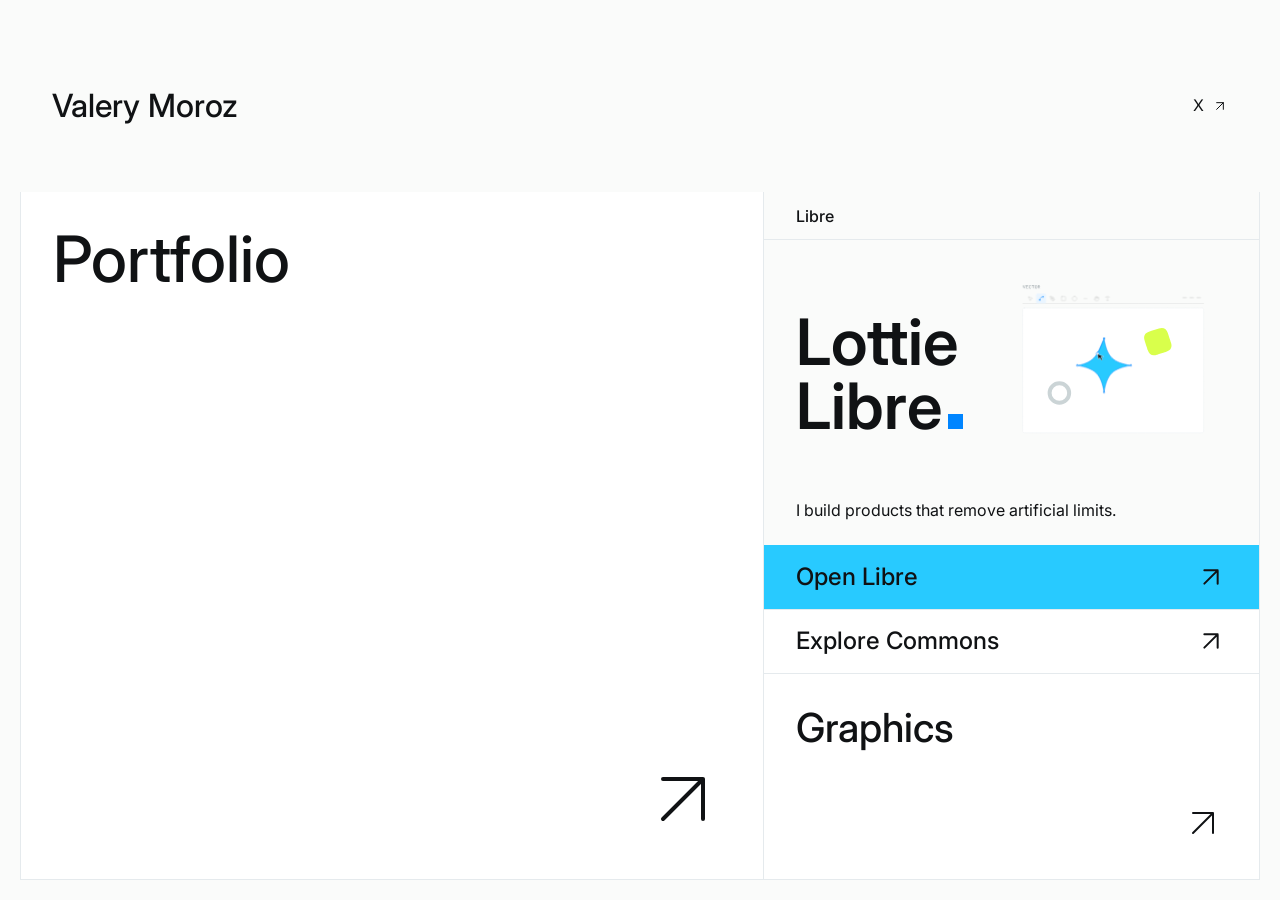
==== commit e74bf9a2: "Match mobile Commons and Editor button dimensions" ====
--- a/index.html
+++ b/index.html
@@ -16,7 +16,7 @@
       rel="stylesheet"
     />
     <link rel="stylesheet" href="css/reset.css" />
-    <link rel="stylesheet" href="css/styles.css?v=mobile-work-libre" />
+    <link rel="stylesheet" href="css/styles.css?v=mobile-equal-actions" />
     <script src="js/vendor/lottie-light.min.js" defer></script>
     <script src="js/home.js" defer></script>
   </head>
--- a/css/styles.css
+++ b/css/styles.css
@@ -442,13 +442,9 @@
     height: 1.5rem;
   }
   .libre__link--commons {
-    justify-self: start;
-    gap: 0.5rem;
     margin-block: 0.5rem 1rem;
-    padding-inline: 0;
     border: 0;
     background: transparent;
-    font-size: 1rem;
   }
   .libre__link--commons:hover {
     background: transparent;
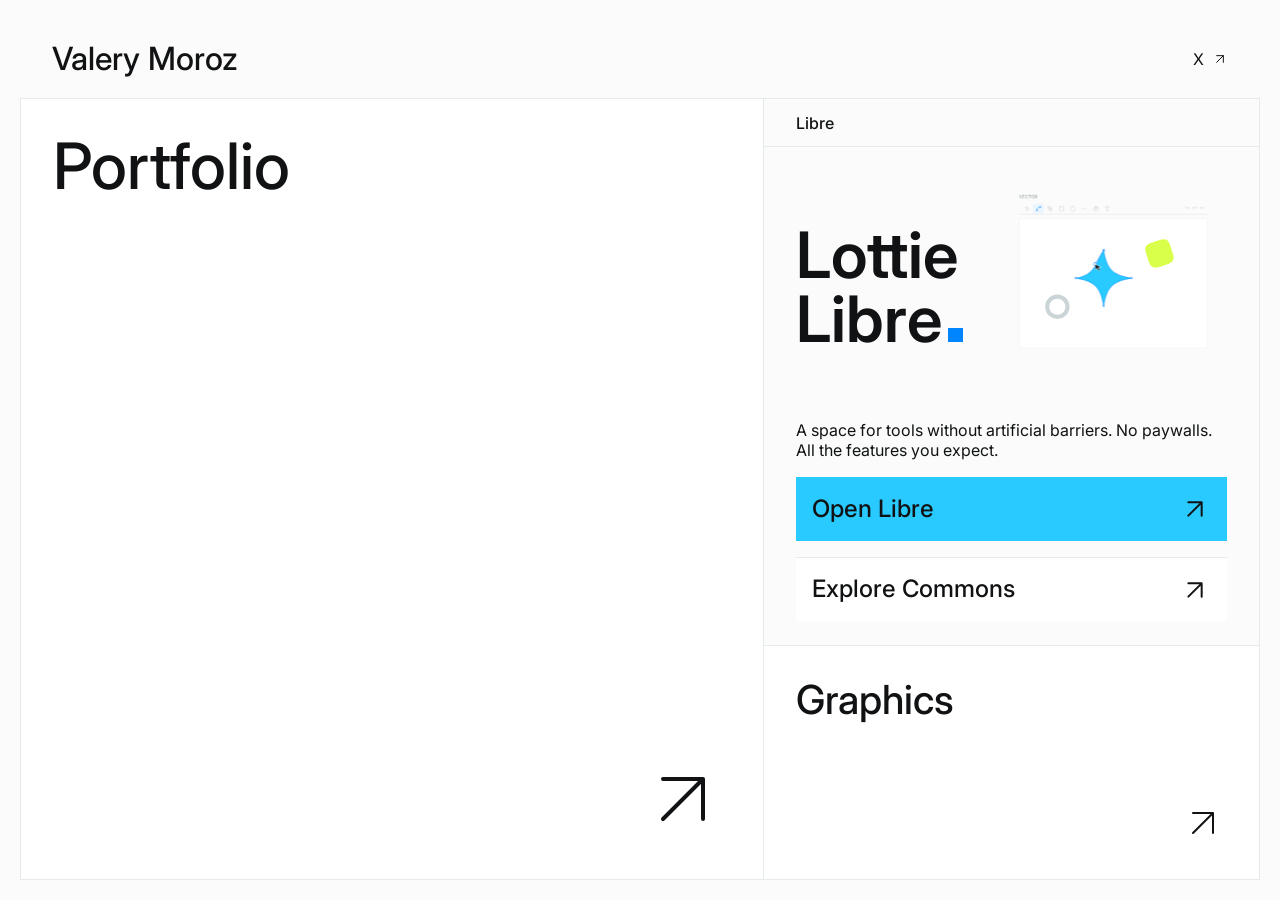
==== commit d0f2ecad: "Compact homepage header and contain Libre actions" ====
--- a/index.html
+++ b/index.html
@@ -16,7 +16,10 @@
       rel="stylesheet"
     />
     <link rel="stylesheet" href="css/reset.css" />
-    <link rel="stylesheet" href="css/styles.css?v=mobile-equal-actions" />
+    <link
+      rel="stylesheet"
+      href="css/styles.css?v=compact-header-libre-content"
+    />
     <script src="js/vendor/lottie-light.min.js" defer></script>
     <script src="js/home.js" defer></script>
   </head>
@@ -92,26 +95,27 @@
                   ></div>
                 </div>
                 <p class="libre__description">
-                  I build products that remove artificial limits.
+                  A space for tools without artificial barriers. No paywalls.
+                  All the features you expect.
                 </p>
+                <a class="libre__link" href="https://libre.velrabe.space/">
+                  <span class="home__desktop-label">Open Libre</span>
+                  <span class="home__mobile-label">Open Editor</span>
+                  <svg class="icon" aria-hidden="true">
+                    <use href="#arrow-up-right" />
+                  </svg>
+                </a>
+                <a
+                  class="libre__link libre__link--commons"
+                  href="https://libre.velrabe.space/commons"
+                >
+                  <span class="home__desktop-label">Explore Commons</span>
+                  <span class="home__mobile-label">Commons</span>
+                  <svg class="icon" aria-hidden="true">
+                    <use href="#arrow-up-right" />
+                  </svg>
+                </a>
               </div>
-              <a class="libre__link" href="https://libre.velrabe.space/">
-                <span class="home__desktop-label">Open Libre</span>
-                <span class="home__mobile-label">Open Editor</span>
-                <svg class="icon" aria-hidden="true">
-                  <use href="#arrow-up-right" />
-                </svg>
-              </a>
-              <a
-                class="libre__link libre__link--commons"
-                href="https://libre.velrabe.space/commons"
-              >
-                <span class="home__desktop-label">Explore Commons</span>
-                <span class="home__mobile-label">Commons</span>
-                <svg class="icon" aria-hidden="true">
-                  <use href="#arrow-up-right" />
-                </svg>
-              </a>
             </section>
           </section>
         </div>
--- a/css/styles.css
+++ b/css/styles.css
@@ -52,8 +52,8 @@
 
 .home {
   display: grid;
-  grid-template-rows: minmax(0, 1fr) minmax(0, 4fr);
-  height: 100dvh;
+  grid-template-rows: auto minmax(40rem, 1fr);
+  min-height: 100dvh;
   flex: none;
   padding: var(--home-gutter);
   width: 100%;
@@ -66,7 +66,7 @@
   gap: 1rem;
   min-width: 0;
   min-height: 0;
-  padding-inline: var(--home-inset);
+  padding: 1.25rem var(--home-inset);
 }
 
 .home__name {
@@ -102,7 +102,6 @@
   min-width: 0;
   min-height: 0;
   border: 1px solid var(--home-line);
-  border-top: 0;
 }
 
 .home__side {
@@ -136,7 +135,7 @@
 
 .libre {
   display: grid;
-  grid-template-rows: minmax(0, 1fr) repeat(2, 4rem);
+  grid-template-rows: minmax(0, 1fr);
   min-width: 0;
   min-height: 0;
 }
@@ -144,7 +143,7 @@
 .libre__content {
   display: grid;
   grid-template-columns: minmax(0, 0.9fr) minmax(0, 1.1fr);
-  grid-template-rows: minmax(0, 1fr) auto;
+  grid-template-rows: minmax(0, 1fr) repeat(3, auto);
   align-items: center;
   gap: 1rem;
   min-width: 0;
@@ -203,12 +202,13 @@
 }
 
 .libre__link {
+  grid-column: 1 / -1;
   display: flex;
   align-items: center;
   justify-content: space-between;
   gap: 1rem;
-  min-height: 0;
-  padding: 0.75rem var(--home-inset);
+  min-height: 4rem;
+  padding: 0.75rem 1rem;
   background: var(--home-cyan);
   font-size: 1.5rem;
   font-weight: 500;
@@ -310,9 +310,6 @@
   .libre-project {
     grid-template-rows: 2.5rem minmax(0, 1fr);
   }
-  .libre {
-    grid-template-rows: minmax(0, 1fr) repeat(2, 3rem);
-  }
   .libre__content {
     padding-block: 1rem;
     gap: 0.5rem;
@@ -321,6 +318,7 @@
     font-size: 2.5rem;
   }
   .libre__link {
+    min-height: 3rem;
     font-size: 1.25rem;
   }
   .home__name {
@@ -414,10 +412,10 @@
     line-height: 1.5;
   }
   .libre {
-    grid-template-rows: auto auto auto;
+    grid-template-rows: auto;
   }
   .libre__content {
-    grid-template-rows: minmax(10rem, auto);
+    grid-template-rows: minmax(10rem, auto) auto auto;
     gap: 1rem;
     padding: 1.5rem var(--home-inset);
   }
@@ -433,7 +431,6 @@
   }
   .libre__link {
     min-height: 3.25rem;
-    margin-inline: var(--home-inset);
     padding: 0.75rem 1rem;
     font-size: 1.25rem;
   }
@@ -442,7 +439,6 @@
     height: 1.5rem;
   }
   .libre__link--commons {
-    margin-block: 0.5rem 1rem;
     border: 0;
     background: transparent;
   }
@@ -463,7 +459,7 @@
   .home {
     height: auto;
     min-height: 100dvh;
-    grid-template-rows: 5rem minmax(32rem, 1fr);
+    grid-template-rows: auto minmax(32rem, 1fr);
   }
 }
 
